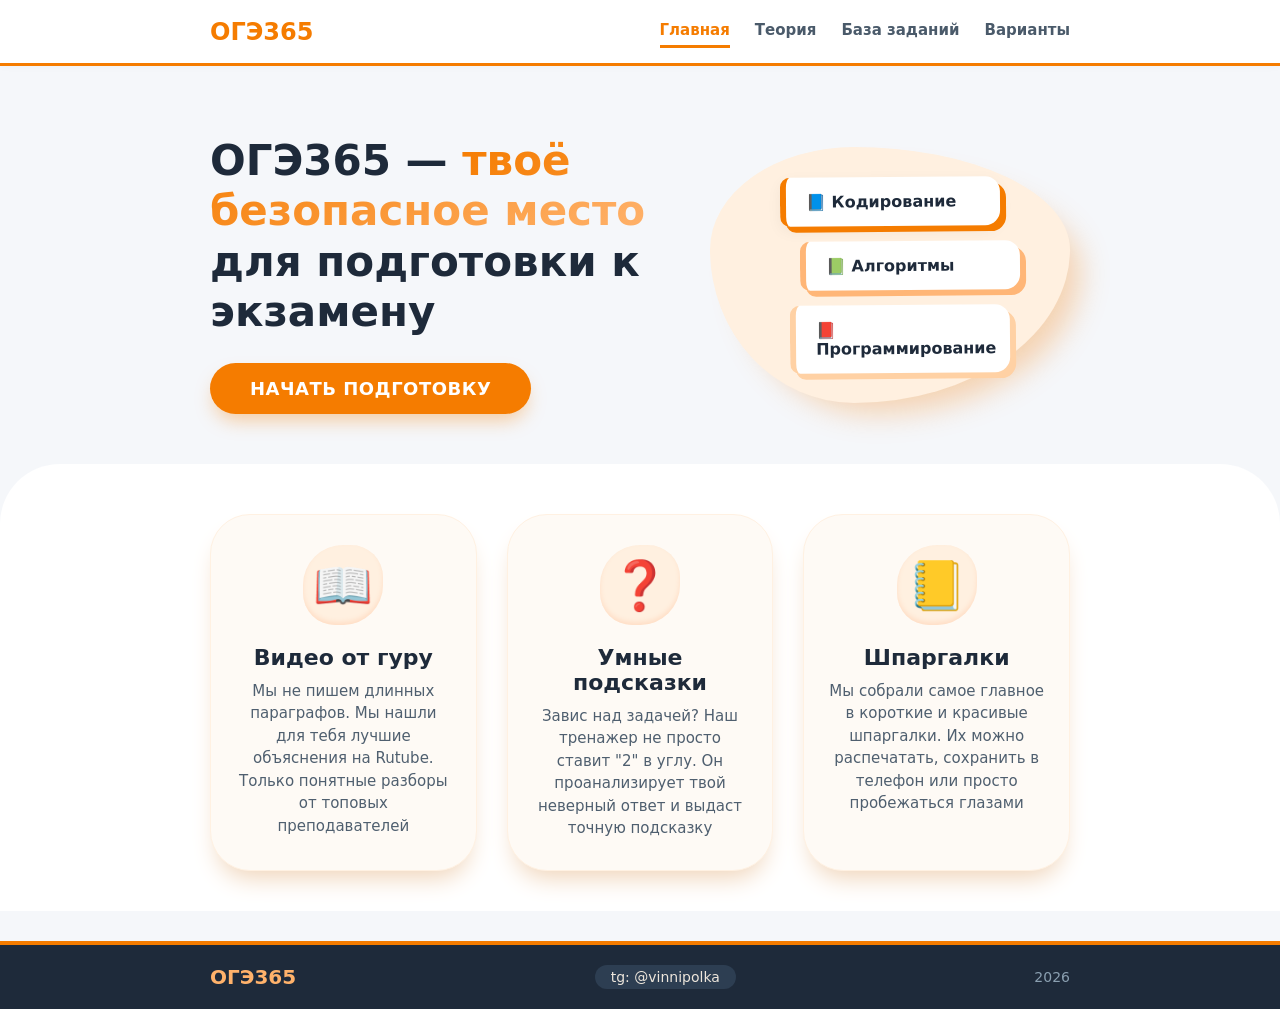
==== index.html @ 9e899d27 "Добавил все страницы сайта" ====
<!DOCTYPE html>
<html lang="ru">
<head>
    <meta charset="UTF-8">
    <meta name="viewport" content="width=device-width, initial-scale=1.0">
    <title>ОГЭ365 - Главная</title>
    <!-- Общий CSS -->
    <link rel="stylesheet" href="css/style.css">
    <style>
        /* Стили */

        /* Герой блок первый экран */
        .hero {
            padding: 40px 0 30px;
        }

            .hero .container {
                display: flex;
                align-items: center;
                justify-content: space-between;
                gap: 40px;
                flex-wrap: wrap;
            }

        .hero-content {
            flex: 1 1 400px;
        }

        .hero-title {
            font-size: 42px;
            font-weight: 800;
            line-height: 1.2;
            color: #1e2a3a;
            margin-bottom: 25px;
        }

            .hero-title span {
                color: #f57c00;
                background: linear-gradient(145deg, #f57c00, #ffb26b);
                -webkit-background-clip: text;
                -webkit-text-fill-color: transparent;
                background-clip: text;
            }

        .btn-primary {
            background-color: #f57c00;
            border: none;
            color: white;
            font-size: 18px;
            font-weight: 700;
            padding: 15px 40px;
            border-radius: 60px;
            cursor: pointer;
            box-shadow: 0 10px 20px -5px rgba(245, 124, 0, 0.4);
            transition: all 0.25s ease;
            letter-spacing: 0.5px;
        }

            .btn-primary:hover {
                background-color: #e06d00;
                box-shadow: 0 15px 25px -5px #f57c00;
                transform: scale(1.02);
            }

        /* Иллю с книгами */
        .hero-image {
            flex: 1 1 300px;
            display: flex;
            justify-content: center;
        }

        .books-illustration {
            width: 100%;
            max-width: 400px;
            background: #fff0e0;
            border-radius: 40% 60% 60% 40% / 40% 40% 60% 60%;
            padding: 30px 20px;
            box-shadow: 20px 20px 30px -10px rgba(245, 124, 0, 0.3);
        }

        .books-stack {
            display: flex;
            flex-direction: column;
            align-items: center;
            gap: 15px;
        }

        .book {
            background: white;
            width: 220px;
            padding: 15px 20px;
            border-radius: 10px 15px 15px 10px;
            box-shadow: 6px 6px 0 #f57c00, 0 5px 15px rgba(0,0,0,0.05);
            font-size: 16px;
            font-weight: 600;
            color: #1e2a3a;
            border-left: 6px solid #f57c00;
            text-align: left;
            transform: rotate(-0.5deg);
        }

            .book:nth-child(2) {
                margin-left: 40px;
                border-left-color: #ffb677;
                box-shadow: 6px 6px 0 #ffb677;
            }

            .book:nth-child(3) {
                margin-left: 20px;
                border-left-color: #ffd1a4;
                box-shadow: 6px 6px 0 #ffd1a4;
            }

        /* Блок с плюсами */
        .features {
            padding: 50px 0 40px;
            background: #ffffff;
            border-radius: 60px 60px 0 0;
            margin-top: 20px;
        }

        .features-grid {
            display: flex;
            gap: 30px;
            justify-content: center;
            flex-wrap: wrap;
        }

        .feature-card {
            background: #fefaf5;
            border-radius: 40px;
            padding: 30px 25px;
            flex: 1 1 250px;
            max-width: 300px;
            text-align: center;
            box-shadow: 0 15px 25px -8px #f0d5ba;
            transition: 0.2s;
            border: 1px solid #fff1e2;
        }

            .feature-card:hover {
                transform: translateY(-5px);
                box-shadow: 0 20px 30px -10px #e6b586;
            }

        .plus-icon {
            font-size: 48px;
            font-weight: 300;
            color: #f57c00;
            background: #fff0e0;
            width: 80px;
            height: 80px;
            line-height: 80px;
            text-align: center;
            border-radius: 50% 40% 50% 40%;
            margin: 0 auto 20px;
            box-shadow: inset 0 -3px 5px #ffdec6;
        }

        .feature-card h3 {
            font-size: 22px;
            font-weight: 700;
            margin-bottom: 10px;
            color: #1e2a3a;
        }

        .feature-card p {
            font-size: 15px;
            color: #4f5f6f;
            line-height: 1.5;
        }

        /* Адаптация для мобильных */
        @media (max-width: 700px) {
            .hero-title {
                font-size: 32px;
            }

            .hero .container {
                flex-direction: column-reverse;
            }

            .books-illustration {
                max-width: 300px;
            }

            .book {
                width: 180px;
                font-size: 14px;
            }
        }
    </style>
</head>
<body>
    <!-- Шапка -->
    <header class="header">
        <div class="container">
            <div class="logo" onclick="window.location.href='index.html'">ОГЭ365</div>
            <div class="nav">
                <button class="nav-btn active" onclick="window.location.href='index.html'">Главная</button>
                <button class="nav-btn" onclick="window.location.href='theory.html'">Теория</button>
                <button class="nav-btn" onclick="window.location.href='tasks.html'">База заданий</button>
                <button class="nav-btn" onclick="window.location.href='variants.html'">Варианты</button>
            </div>
        </div>
    </header>

    <!-- Осн контент -->
    <main class="main-content">
        <!-- Перв блок с книгами -->
        <section class="hero">
            <div class="container">
                <div class="hero-content">
                    <h1 class="hero-title">
                        ОГЭ365 — <span>твоё безопасное место</span> для подготовки к экзамену
                    </h1>
                    <button class="btn-primary" onclick="window.location.href='tasks.html'">НАЧАТЬ ПОДГОТОВКУ</button>
                </div>
                <div class="hero-image">
                    <div class="books-illustration">
                        <div class="books-stack">
                            <div class="book">📘 Кодирование</div>
                            <div class="book">📗 Алгоритмы</div>
                            <div class="book">📕 Программирование</div>
                        </div>
                    </div>
                </div>
            </div>
        </section>

        <!-- ВТорой блок с плюсами -->
        <section class="features">
            <div class="container">
                <div class="features-grid">
                    <!-- Плюс 1: Лучшая теория -->
                    <div class="feature-card">
                        <div class="plus-icon">📖</div>
                        <h3>Видео от гуру</h3>
                        <p>Мы не пишем длинных параграфов. Мы нашли для тебя лучшие объяснения на Rutube. Только понятные разборы от топовых преподавателей</p>
                    </div>
                    <!-- Плюс 2: Решай задания + подсказки -->
                    <div class="feature-card">
                        <div class="plus-icon">❓</div>
                        <h3>Умные подсказки</h3>
                        <p>Завис над задачей? Наш тренажер не просто ставит "2" в углу. Он проанализирует твой неверный ответ и выдаст точную подсказку</p>
                    </div>
                    <!-- Плюс 3: Шпаргалки -->
                    <div class="feature-card">
                        <div class="plus-icon">📒</div>
                        <h3>Шпаргалки</h3>
                        <p>Мы собрали самое главное в короткие и красивые шпаргалки. Их можно распечатать, сохранить в телефон или просто пробежаться глазами</p>
                    </div>
                </div>
            </div>
        </section>
    </main>

    <!-- ===== Подвал ===== -->
    <footer class="footer">
        <div class="container">
            <div class="footer-logo">ОГЭ365</div>
            <div class="footer-email">tg: @vinnipolka</div>
            <div class="footer-year">2026</div>
        </div>
    </footer>
</body>
</html>
---- css/style.css ----
/* ===== ОБЩИЕ СТИЛИ ДЛЯ ВСЕГО САЙТА ===== */
* {
    margin: 0;
    padding: 0;
    box-sizing: border-box;
    font-family: 'Segoe UI', Roboto, system-ui, sans-serif;
}

body {
    background-color: #f5f7fa;
    color: #2d3e50;
    min-height: 100vh;
    display: flex;
    flex-direction: column;
}

.container {
    max-width: 900px;
    margin: 0 auto;
    padding: 0 20px;
}

/* ===== ШАПКА ===== */
.header {
    padding: 15px 0;
    background: white;
    box-shadow: 0 2px 8px rgba(0,0,0,0.02);
    border-bottom: 3px solid #f57c00;
}

    .header .container {
        display: flex;
        justify-content: space-between;
        align-items: center;
    }

.logo {
    font-size: 24px;
    font-weight: 700;
    color: #f57c00;
    cursor: pointer;
}

.nav {
    display: flex;
    gap: 25px;
}

.nav-btn {
    background: none;
    border: none;
    font-size: 15px;
    font-weight: 600;
    color: #4a5a6a;
    cursor: pointer;
    padding: 6px 0;
    border-bottom: 3px solid transparent;
}

    .nav-btn:hover {
        color: #f57c00;
        border-bottom-color: #f57c00;
    }

    .nav-btn.active {
        color: #f57c00;
        border-bottom-color: #f57c00;
    }

/* ===== ПОДВАЛ ===== */
.footer {
    margin-top: auto;
    background: #1e2a3a;
    color: #ede6dc;
    padding: 20px 0;
    border-top: 4px solid #f57c00;
}

    .footer .container {
        display: flex;
        justify-content: space-between;
        align-items: center;
        font-size: 14px;
    }

.footer-logo {
    font-size: 20px;
    font-weight: 700;
    color: #ffb26b;
}

.footer-email {
    background: #2d3e52;
    padding: 4px 16px;
    border-radius: 30px;
}

.footer-year {
    color: #8a9fb0;
}

/* ===== ОСНОВНОЙ КОНТЕНТ ===== */
.main-content {
    flex: 1;
    padding: 30px 0;
}

.page-title {
    font-size: 24px;
    font-weight: 600;
    margin-bottom: 20px;
}

    .page-title span {
        color: #f57c00;
    }
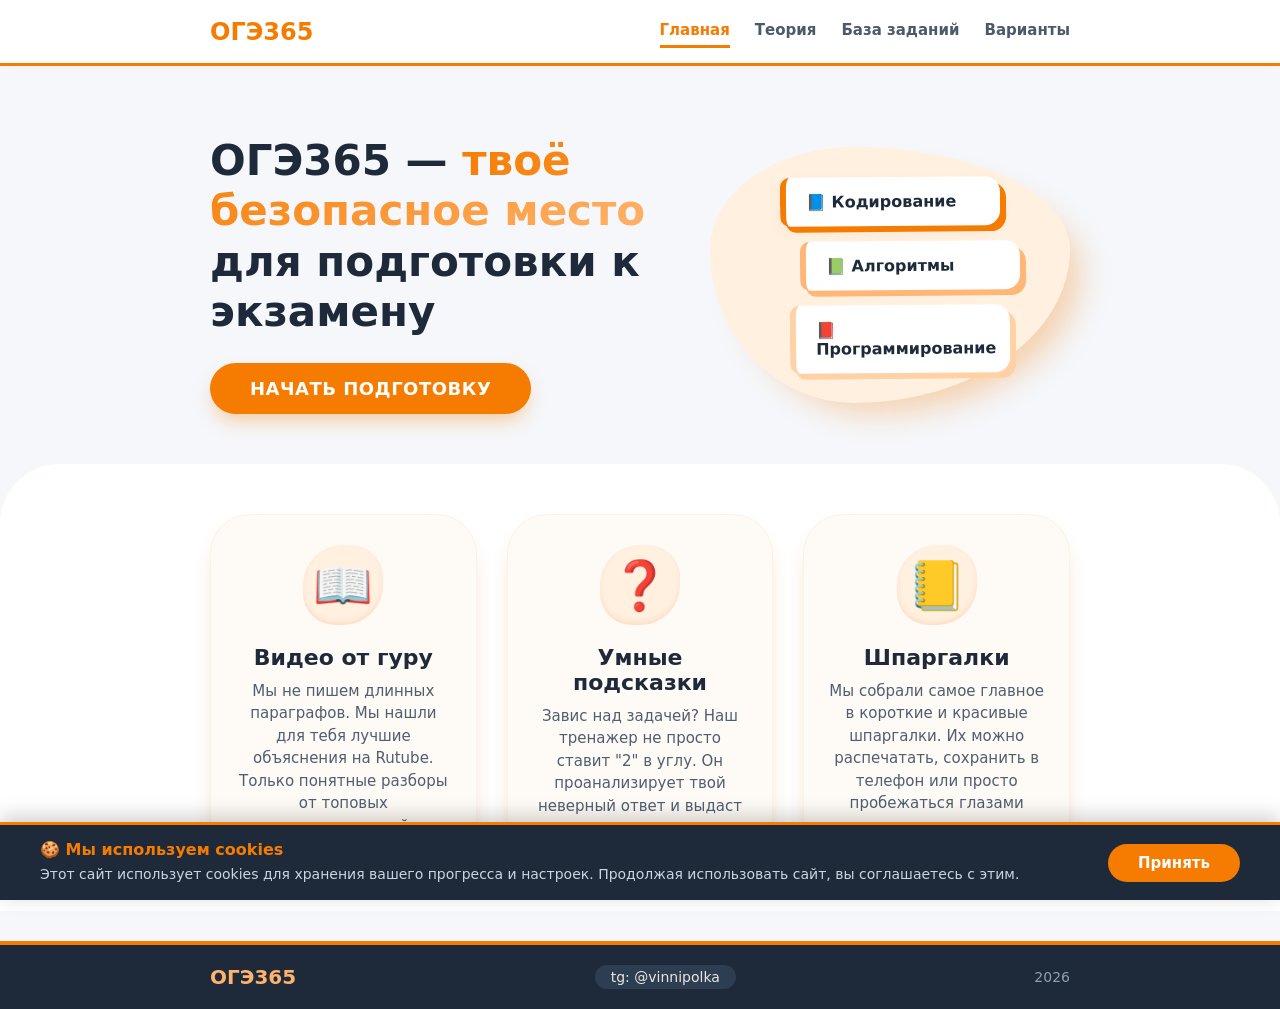
==== commit 3a2ae07a: "Add files via upload" ====
--- a/index.html
+++ b/index.html
@@ -168,6 +168,90 @@
             font-size: 15px;
             color: #4f5f6f;
             line-height: 1.5;
+        }
+
+        /* ===== Уведомление о cookies ===== */
+        .cookie-consent {
+            position: fixed;
+            bottom: 0;
+            left: 0;
+            right: 0;
+            background: #1e2a3a;
+            color: white;
+            padding: 15px 20px;
+            z-index: 9999;
+            box-shadow: 0 -5px 20px rgba(0,0,0,0.2);
+            border-top: 3px solid #f57c00;
+            animation: slideUp 0.3s ease;
+        }
+
+        .cookie-content {
+            max-width: 1200px;
+            margin: 0 auto;
+            display: flex;
+            align-items: center;
+            justify-content: space-between;
+            gap: 20px;
+            flex-wrap: wrap;
+        }
+
+        .cookie-text {
+            flex: 1;
+            min-width: 250px;
+        }
+
+            .cookie-text strong {
+                color: #f57c00;
+                display: block;
+                margin-bottom: 5px;
+                font-size: 16px;
+            }
+
+            .cookie-text p {
+                margin: 0;
+                font-size: 14px;
+                color: #cbd5e1;
+                line-height: 1.5;
+            }
+
+        .cookie-btn {
+            background: #f57c00;
+            color: white;
+            border: none;
+            padding: 10px 30px;
+            border-radius: 40px;
+            font-weight: 600;
+            cursor: pointer;
+            transition: 0.2s;
+            white-space: nowrap;
+            font-size: 15px;
+        }
+
+            .cookie-btn:hover {
+                background: #e06d00;
+                transform: translateY(-2px);
+                box-shadow: 0 5px 15px rgba(245,124,0,0.3);
+            }
+
+        @keyframes slideUp {
+            from {
+                transform: translateY(100%);
+            }
+
+            to {
+                transform: translateY(0);
+            }
+        }
+
+        @media (max-width: 600px) {
+            .cookie-content {
+                flex-direction: column;
+                text-align: center;
+            }
+
+            .cookie-btn {
+                width: 100%;
+            }
         }
 
         /* Адаптация для мобильных */
@@ -263,5 +347,40 @@
             <div class="footer-year">2026</div>
         </div>
     </footer>
+    <script>
+        // ===== Управление согласием на cookies =====
+        document.addEventListener('DOMContentLoaded', function () {
+            const cookieConsent = document.getElementById('cookieConsent');
+            const acceptBtn = document.getElementById('acceptCookies');
+
+            // Проверяем, есть ли согласие в localStorage
+            const cookiesAccepted = localStorage.getItem('cookiesAccepted');
+
+            if (!cookiesAccepted) {
+                // Если согласия нет - показываем уведомление
+                cookieConsent.style.display = 'block';
+            }
+
+            // Обработчик кнопки "Принять"
+            if (acceptBtn) {
+                acceptBtn.addEventListener('click', function () {
+                    // Сохраняем согласие в localStorage
+                    localStorage.setItem('cookiesAccepted', 'true');
+                    // Прячем уведомление
+                    cookieConsent.style.display = 'none';
+                });
+            }
+        });
+    </script>
+    <!-- ===== Уведомление о cookies ===== -->
+    <div id="cookieConsent" class="cookie-consent" style="display: none;">
+        <div class="cookie-content">
+            <div class="cookie-text">
+                <strong>🍪 Мы используем cookies</strong>
+                <p>Этот сайт использует cookies для хранения вашего прогресса и настроек. Продолжая использовать сайт, вы соглашаетесь с этим.</p>
+            </div>
+            <button class="cookie-btn" id="acceptCookies">Принять</button>
+        </div>
+    </div>
 </body>
 </html>
--- a/css/style.css
+++ b/css/style.css
@@ -1,4 +1,4 @@
-/* ===== ОБЩИЕ СТИЛИ ДЛЯ ВСЕГО САЙТА ===== */
+
 * {
     margin: 0;
     padding: 0;
@@ -20,7 +20,7 @@
     padding: 0 20px;
 }
 
-/* ===== ШАПКА ===== */
+
 .header {
     padding: 15px 0;
     background: white;
@@ -67,7 +67,7 @@
         border-bottom-color: #f57c00;
     }
 
-/* ===== ПОДВАЛ ===== */
+
 .footer {
     margin-top: auto;
     background: #1e2a3a;
@@ -99,7 +99,6 @@
     color: #8a9fb0;
 }
 
-/* ===== ОСНОВНОЙ КОНТЕНТ ===== */
 .main-content {
     flex: 1;
     padding: 30px 0;
@@ -114,3 +113,140 @@
     .page-title span {
         color: #f57c00;
     }
+
+@media (max-width: 400px) {
+    .header .container {
+        flex-direction: column; 
+        gap: 10px;
+        padding: 10px 0;
+    }
+
+    .logo {
+        font-size: 22px; 
+    }
+
+    .nav {
+        gap: 15px; 
+        flex-wrap: wrap; 
+        justify-content: center;
+    }
+
+    .nav-btn {
+        font-size: 14px; 
+        padding: 5px 8px;
+        white-space: nowrap; 
+    }
+
+   
+    .hero-title {
+        font-size: 28px; 
+    }
+
+    .books-illustration {
+        max-width: 280px; 
+    }
+
+    .book {
+        width: 180px; 
+        font-size: 13px;
+        padding: 10px 15px;
+    }
+
+  
+    .task-item {
+        padding: 15px;
+    }
+
+    .answer-input-group {
+        flex-direction: column; 
+        gap: 8px;
+    }
+
+    .answer-input {
+        width: 100%;
+    }
+
+    .check-btn {
+        width: 100%;
+    }
+}
+
+
+@media (max-width: 500px) {
+    .nav {
+        gap: 10px;
+    }
+
+    .nav-btn {
+        font-size: 13px;
+        padding: 5px 6px;
+    }
+
+    .page-title {
+        font-size: 20px;
+    }
+
+    .task-number-badge {
+        font-size: 12px;
+        padding: 2px 8px;
+    }
+
+    .task-question {
+        font-size: 14px;
+    }
+}
+
+
+@media (max-width: 600px) {
+    .container {
+        padding: 0 15px; 
+    }
+
+    /* Для карточек заданий */
+    .tasks-grid {
+        grid-template-columns: 1fr; 
+    }
+
+    /* Для вариантов */
+    .variant-answer-block {
+        flex-direction: column;
+        align-items: stretch;
+    }
+
+    .variant-answer-input {
+        width: 100%;
+    }
+
+    .variant-check-btn {
+        width: 100%;
+    }
+
+    /* Для теории */
+    .spoiler-header {
+        padding: 12px;
+        font-size: 14px;
+    }
+
+    .spoiler-number {
+        min-width: 25px;
+        height: 25px;
+        font-size: 12px;
+    }
+}
+
+
+@media (max-width: 380px) {
+    .nav {
+        gap: 5px;
+    }
+
+    .nav-btn {
+        font-size: 12px;
+        padding: 4px 5px;
+    }
+
+    .logo {
+        font-size: 20px;
+    }
+}
+
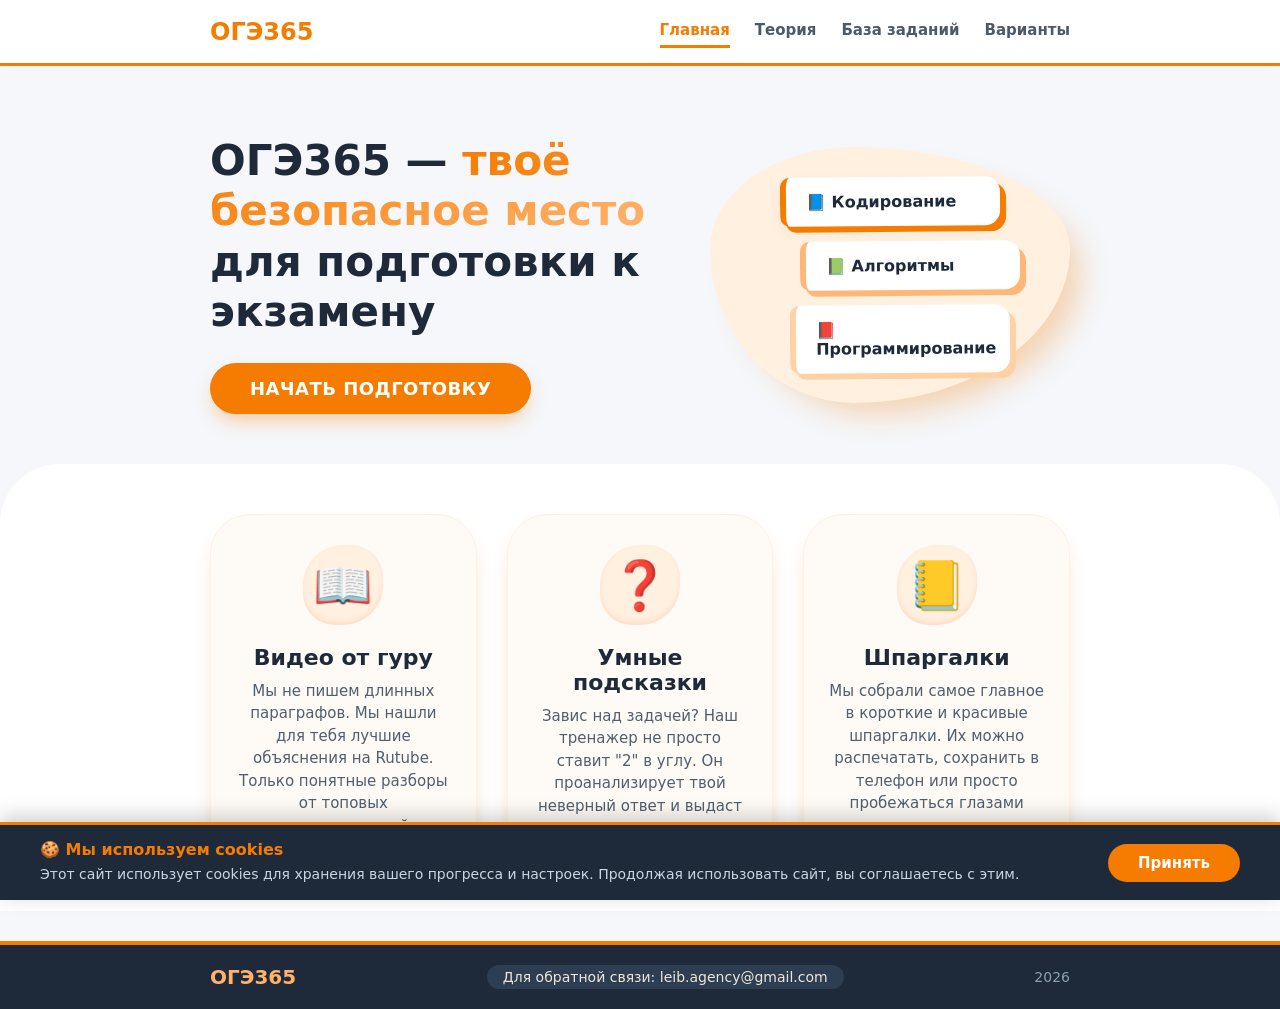
==== commit a8630433: "v2" ====
--- a/index.html
+++ b/index.html
@@ -343,7 +343,7 @@
     <footer class="footer">
         <div class="container">
             <div class="footer-logo">ОГЭ365</div>
-            <div class="footer-email">tg: @vinnipolka</div>
+            <div class="footer-email">Для обратной связи: leib.agency@gmail.com</div>
             <div class="footer-year">2026</div>
         </div>
     </footer>
@@ -353,20 +353,20 @@
             const cookieConsent = document.getElementById('cookieConsent');
             const acceptBtn = document.getElementById('acceptCookies');
 
-            // Проверяем, есть ли согласие в localStorage
+            
             const cookiesAccepted = localStorage.getItem('cookiesAccepted');
 
             if (!cookiesAccepted) {
-                // Если согласия нет - показываем уведомление
+                
                 cookieConsent.style.display = 'block';
             }
 
-            // Обработчик кнопки "Принять"
+            
             if (acceptBtn) {
                 acceptBtn.addEventListener('click', function () {
-                    // Сохраняем согласие в localStorage
+                    
                     localStorage.setItem('cookiesAccepted', 'true');
-                    // Прячем уведомление
+                    
                     cookieConsent.style.display = 'none';
                 });
             }
@@ -383,4 +383,4 @@
         </div>
     </div>
 </body>
-</html>+</html>
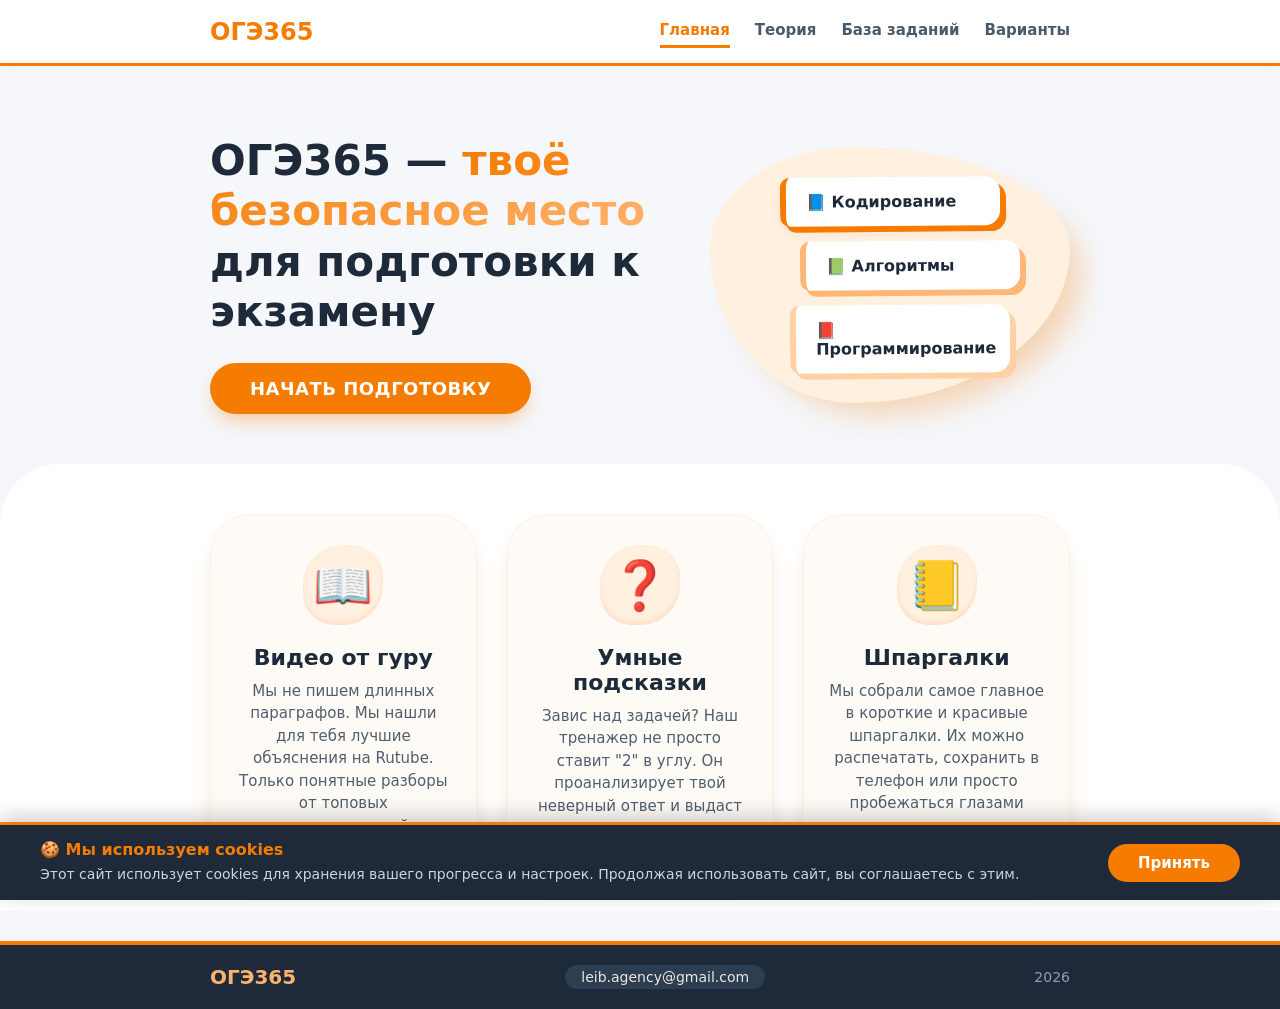
==== commit a0100f7c: "v2.1" ====
--- a/index.html
+++ b/index.html
@@ -4,12 +4,9 @@
     <meta charset="UTF-8">
     <meta name="viewport" content="width=device-width, initial-scale=1.0">
     <title>ОГЭ365 - Главная</title>
-    <!-- Общий CSS -->
     <link rel="stylesheet" href="css/style.css">
     <style>
-        /* Стили */
-
-        /* Герой блок первый экран */
+
         .hero {
             padding: 40px 0 30px;
         }
@@ -62,7 +59,6 @@
                 transform: scale(1.02);
             }
 
-        /* Иллю с книгами */
         .hero-image {
             flex: 1 1 300px;
             display: flex;
@@ -111,7 +107,6 @@
                 box-shadow: 6px 6px 0 #ffd1a4;
             }
 
-        /* Блок с плюсами */
         .features {
             padding: 50px 0 40px;
             background: #ffffff;
@@ -170,7 +165,15 @@
             line-height: 1.5;
         }
 
-        /* ===== Уведомление о cookies ===== */
+        .feature-card {
+            cursor: pointer;
+            transition: transform 0.2s, box-shadow 0.2s;
+        }
+
+            .feature-card:active {
+                transform: scale(0.98);
+            }
+
         .cookie-consent {
             position: fixed;
             bottom: 0;
@@ -254,7 +257,6 @@
             }
         }
 
-        /* Адаптация для мобильных */
         @media (max-width: 700px) {
             .hero-title {
                 font-size: 32px;
@@ -276,7 +278,6 @@
     </style>
 </head>
 <body>
-    <!-- Шапка -->
     <header class="header">
         <div class="container">
             <div class="logo" onclick="window.location.href='index.html'">ОГЭ365</div>
@@ -289,9 +290,7 @@
         </div>
     </header>
 
-    <!-- Осн контент -->
     <main class="main-content">
-        <!-- Перв блок с книгами -->
         <section class="hero">
             <div class="container">
                 <div class="hero-content">
@@ -312,24 +311,20 @@
             </div>
         </section>
 
-        <!-- ВТорой блок с плюсами -->
         <section class="features">
             <div class="container">
                 <div class="features-grid">
-                    <!-- Плюс 1: Лучшая теория -->
-                    <div class="feature-card">
+                    <div class="feature-card" onclick="window.location.href='theory.html'">
                         <div class="plus-icon">📖</div>
                         <h3>Видео от гуру</h3>
                         <p>Мы не пишем длинных параграфов. Мы нашли для тебя лучшие объяснения на Rutube. Только понятные разборы от топовых преподавателей</p>
                     </div>
-                    <!-- Плюс 2: Решай задания + подсказки -->
-                    <div class="feature-card">
+                    <div class="feature-card" onclick="window.location.href='tasks.html'">
                         <div class="plus-icon">❓</div>
                         <h3>Умные подсказки</h3>
                         <p>Завис над задачей? Наш тренажер не просто ставит "2" в углу. Он проанализирует твой неверный ответ и выдаст точную подсказку</p>
                     </div>
-                    <!-- Плюс 3: Шпаргалки -->
-                    <div class="feature-card">
+                    <div class="feature-card" onclick="window.location.href='theory.html'">
                         <div class="plus-icon">📒</div>
                         <h3>Шпаргалки</h3>
                         <p>Мы собрали самое главное в короткие и красивые шпаргалки. Их можно распечатать, сохранить в телефон или просто пробежаться глазами</p>
@@ -339,16 +334,14 @@
         </section>
     </main>
 
-    <!-- ===== Подвал ===== -->
     <footer class="footer">
         <div class="container">
             <div class="footer-logo">ОГЭ365</div>
-            <div class="footer-email">Для обратной связи: leib.agency@gmail.com</div>
+            <div class="footer-email">leib.agency@gmail.com</div>
             <div class="footer-year">2026</div>
         </div>
     </footer>
     <script>
-        // ===== Управление согласием на cookies =====
         document.addEventListener('DOMContentLoaded', function () {
             const cookieConsent = document.getElementById('cookieConsent');
             const acceptBtn = document.getElementById('acceptCookies');
@@ -372,7 +365,6 @@
             }
         });
     </script>
-    <!-- ===== Уведомление о cookies ===== -->
     <div id="cookieConsent" class="cookie-consent" style="display: none;">
         <div class="cookie-content">
             <div class="cookie-text">
--- a/css/style.css
+++ b/css/style.css
@@ -202,12 +202,10 @@
         padding: 0 15px; 
     }
 
-    /* Для карточек заданий */
     .tasks-grid {
         grid-template-columns: 1fr; 
     }
 
-    /* Для вариантов */
     .variant-answer-block {
         flex-direction: column;
         align-items: stretch;
@@ -221,7 +219,6 @@
         width: 100%;
     }
 
-    /* Для теории */
     .spoiler-header {
         padding: 12px;
         font-size: 14px;
@@ -250,3 +247,1238 @@
     }
 }
 
+.variants-header {
+    margin-bottom: 30px;
+}
+
+.variants-description {
+    background: white;
+    border-radius: 16px;
+    padding: 20px;
+    margin-bottom: 30px;
+    border: 1px solid #edf2f7;
+    box-shadow: 0 2px 10px rgba(0,0,0,0.02);
+    color: #475569;
+    line-height: 1.6;
+}
+
+    .variants-description strong {
+        color: #f57c00;
+    }
+
+.timer-container {
+    background: linear-gradient(135deg, #1e2a3a 0%, #2d3e52 100%);
+    border-radius: 60px;
+    padding: 15px 25px;
+    margin-bottom: 25px;
+    display: flex;
+    align-items: center;
+    justify-content: space-between;
+    color: white;
+    box-shadow: 0 10px 20px -5px rgba(0,0,0,0.2);
+    border: 2px solid #f57c00;
+    flex-wrap: wrap;
+    gap: 15px;
+}
+
+.timer-label {
+    display: flex;
+    align-items: center;
+    gap: 10px;
+    font-size: 18px;
+    font-weight: 600;
+}
+
+    .timer-label svg {
+        width: 24px;
+        height: 24px;
+        fill: #f57c00;
+    }
+
+.timer-display {
+    font-family: 'Courier New', monospace;
+    font-size: 32px;
+    font-weight: 700;
+    background: rgba(0,0,0,0.3);
+    padding: 8px 20px;
+    border-radius: 50px;
+    letter-spacing: 3px;
+    color: #f57c00;
+    text-shadow: 0 0 10px rgba(245,124,0,0.3);
+}
+
+.timer-warning {
+    background: #fee2e2;
+    border: 2px solid #ef4444;
+    animation: pulse 1s infinite;
+}
+
+    .timer-warning .timer-display {
+        color: #ef4444;
+    }
+
+.timer-expired {
+    background: #1e2a3a;
+    opacity: 0.7;
+}
+
+    .timer-expired .timer-display {
+        color: #ef4444;
+    }
+
+@keyframes pulse {
+    0% {
+        opacity: 1;
+    }
+
+    50% {
+        opacity: 0.8;
+    }
+
+    100% {
+        opacity: 1;
+    }
+}
+
+.selection-panel {
+    background: white;
+    border-radius: 20px;
+    padding: 25px;
+    border: 1px solid #edf2f7;
+    box-shadow: 0 4px 15px rgba(0,0,0,0.02);
+    margin-bottom: 30px;
+}
+
+.selection-title {
+    font-size: 18px;
+    font-weight: 600;
+    margin-bottom: 15px;
+    color: #1e2a3a;
+}
+
+    .selection-title span {
+        color: #f57c00;
+    }
+
+.tasks-grid-select {
+    display: grid;
+    grid-template-columns: repeat(auto-fill, minmax(280px, 1fr));
+    gap: 15px;
+    margin-bottom: 25px;
+}
+
+.task-counter-item {
+    background: #f8fafc;
+    border: 2px solid #e2e8f0;
+    border-radius: 14px;
+    padding: 15px;
+    display: flex;
+    align-items: center;
+    justify-content: space-between;
+    transition: all 0.2s;
+    flex-wrap: wrap;
+    gap: 10px;
+}
+
+    .task-counter-item:hover {
+        border-color: #f57c00;
+        background: #fff5eb;
+    }
+
+.task-counter-info {
+    display: flex;
+    align-items: center;
+    gap: 12px;
+    flex: 1;
+    min-width: 150px;
+}
+
+.task-counter-number {
+    background: #f57c00;
+    color: white;
+    min-width: 32px;
+    height: 32px;
+    border-radius: 30px;
+    display: flex;
+    align-items: center;
+    justify-content: center;
+    font-weight: 700;
+    font-size: 14px;
+}
+
+.task-counter-label {
+    font-weight: 500;
+    color: #334155;
+    font-size: 14px;
+}
+
+    .task-counter-label strong {
+        display: block;
+        margin-bottom: 2px;
+    }
+
+    .task-counter-label small {
+        font-size: 12px;
+        color: #64748b;
+    }
+
+.task-counter-controls {
+    display: flex;
+    align-items: center;
+    gap: 12px;
+    background: white;
+    padding: 5px;
+    border-radius: 40px;
+    border: 2px solid #e2e8f0;
+}
+
+.counter-btn {
+    width: 36px;
+    height: 36px;
+    border-radius: 50%;
+    border: none;
+    background: #f57c00;
+    color: white;
+    font-size: 20px;
+    font-weight: 700;
+    cursor: pointer;
+    display: flex;
+    align-items: center;
+    justify-content: center;
+    transition: 0.2s;
+}
+
+    .counter-btn:hover:not(:disabled) {
+        background: #e06d00;
+        transform: scale(1.05);
+    }
+
+    .counter-btn:disabled {
+        background: #cbd5e1;
+        cursor: not-allowed;
+        opacity: 0.5;
+    }
+
+.counter-value {
+    font-size: 18px;
+    font-weight: 700;
+    color: #1e2a3a;
+    min-width: 40px;
+    text-align: center;
+}
+
+    .counter-value span {
+        font-size: 12px;
+        font-weight: normal;
+        color: #64748b;
+        margin-left: 2px;
+    }
+
+.loader-spinner {
+    border: 4px solid #f3f3f3;
+    border-top: 4px solid #f57c00;
+    border-radius: 50%;
+    width: 50px;
+    height: 50px;
+    animation: spin 1s linear infinite;
+    margin: 0 auto;
+}
+
+@keyframes spin {
+    0% {
+        transform: rotate(0deg);
+    }
+
+    100% {
+        transform: rotate(360deg);
+    }
+}
+
+
+.task-file {
+    margin: 10px 0;
+}
+
+.file-link {
+    display: inline-flex;
+    align-items: center;
+    gap: 8px;
+    padding: 8px 16px;
+    background: #f57c00;
+    color: white;
+    border-radius: 30px;
+    text-decoration: none;
+    font-weight: 500;
+    font-size: 14px;
+    transition: 0.2s;
+}
+
+    .file-link:hover {
+        background: #e06d00;
+        transform: translateY(-2px);
+        box-shadow: 0 4px 10px rgba(245,124,0,0.3);
+    }
+
+.file-icon {
+    font-size: 16px;
+}
+
+.selection-actions {
+    display: flex;
+    gap: 15px;
+    align-items: center;
+    flex-wrap: wrap;
+    border-top: 1px dashed #e2e8f0;
+    padding-top: 20px;
+    margin-top: 10px;
+}
+
+.selected-count {
+    background: #e2e8f0;
+    padding: 8px 18px;
+    border-radius: 40px;
+    font-size: 14px;
+    font-weight: 600;
+    color: #334155;
+}
+
+    .selected-count span {
+        color: #f57c00;
+        font-size: 18px;
+        margin-right: 5px;
+    }
+
+.action-btn {
+    background: #f57c00;
+    color: white;
+    border: none;
+    padding: 12px 30px;
+    font-size: 16px;
+    font-weight: 600;
+    border-radius: 50px;
+    cursor: pointer;
+    transition: 0.2s;
+    box-shadow: 0 4px 10px rgba(245,124,0,0.2);
+    white-space: nowrap;
+}
+
+    .action-btn:hover:not(:disabled) {
+        background: #e06d00;
+        transform: translateY(-2px);
+        box-shadow: 0 8px 18px rgba(245,124,0,0.3);
+    }
+
+    .action-btn:active:not(:disabled) {
+        transform: translateY(0);
+    }
+
+    .action-btn:disabled {
+        background: #cbd5e1;
+        cursor: not-allowed;
+        box-shadow: none;
+        opacity: 0.7;
+    }
+
+    .action-btn.secondary {
+        background: white;
+        border: 2px solid #f57c00;
+        color: #f57c00;
+        box-shadow: none;
+    }
+
+        .action-btn.secondary:hover:not(:disabled) {
+            background: #fff0e0;
+            transform: translateY(-2px);
+        }
+
+
+.extended-self-check {
+    background: #f8fafc;
+    border-left: 4px solid #f59e0b;
+    padding: 15px;
+    border-radius: 8px;
+    margin-top: 10px;
+    font-size: 14px;
+    color: #475569;
+}
+
+    .extended-self-check strong {
+        color: #f59e0b;
+        display: block;
+        margin-bottom: 8px;
+        font-size: 16px;
+    }
+
+    .extended-self-check p {
+        margin: 0;
+        line-height: 1.6;
+    }
+.variant-result {
+    margin-top: 30px;
+    background: white;
+    border-radius: 24px;
+    padding: 25px;
+    border: 1px solid #edf2f7;
+    box-shadow: 0 10px 25px -5px rgba(0,0,0,0.05);
+}
+
+.variant-header {
+    display: flex;
+    justify-content: space-between;
+    align-items: center;
+    margin-bottom: 20px;
+    padding-bottom: 15px;
+    border-bottom: 2px solid #f57c00;
+    flex-wrap: wrap;
+    gap: 15px;
+}
+
+.variant-title {
+    font-size: 22px;
+    font-weight: 700;
+    color: #1e2a3a;
+    display: flex;
+    align-items: center;
+    gap: 10px;
+    flex-wrap: wrap;
+}
+
+    .variant-title span {
+        color: #f57c00;
+        background: #fff0e0;
+        padding: 4px 12px;
+        border-radius: 30px;
+        font-size: 16px;
+    }
+
+.variant-actions {
+    display: flex;
+    gap: 10px;
+    flex-wrap: wrap;
+}
+
+.icon-btn {
+    background: none;
+    border: 1px solid #e2e8f0;
+    width: 40px;
+    height: 40px;
+    border-radius: 50%;
+    display: flex;
+    align-items: center;
+    justify-content: center;
+    cursor: pointer;
+    transition: 0.2s;
+    font-size: 18px;
+}
+
+    .icon-btn:hover {
+        border-color: #f57c00;
+        color: #f57c00;
+        background: #fff5eb;
+    }
+
+.finish-btn {
+    background: #10b981;
+    color: white;
+    border: none;
+    padding: 10px 25px;
+    border-radius: 40px;
+    font-weight: 600;
+    cursor: pointer;
+    display: flex;
+    align-items: center;
+    gap: 8px;
+    font-size: 15px;
+    transition: 0.2s;
+    white-space: nowrap;
+}
+
+    .finish-btn:hover {
+        background: #059669;
+        transform: translateY(-2px);
+        box-shadow: 0 5px 15px rgba(16,185,129,0.3);
+    }
+
+    .finish-btn:active {
+        transform: translateY(0);
+    }
+
+.variant-tasks-list {
+    display: flex;
+    flex-direction: column;
+    gap: 20px;
+}
+
+.variant-task-card {
+    background: #f8fafc;
+    border-radius: 16px;
+    padding: 20px;
+    border: 1px solid #e9eef3;
+    position: relative;
+    transition: 0.2s;
+}
+
+    .variant-task-card.extended {
+        border-left: 4px solid #f59e0b;
+        background: #fffbeb;
+    }
+
+.variant-task-number {
+    position: absolute;
+    top: -10px;
+    left: 20px;
+    background: #f57c00;
+    color: white;
+    font-weight: 700;
+    padding: 4px 15px;
+    border-radius: 30px;
+    font-size: 14px;
+    box-shadow: 0 4px 8px rgba(245,124,0,0.2);
+}
+
+    .variant-task-number.extended {
+        background: #f59e0b;
+    }
+
+.extended-badge {
+    position: absolute;
+    top: -10px;
+    right: 20px;
+    background: #f59e0b;
+    color: white;
+    font-weight: 700;
+    padding: 4px 15px;
+    border-radius: 30px;
+    font-size: 12px;
+    box-shadow: 0 4px 8px rgba(245,158,11,0.2);
+}
+
+.variant-task-question {
+    margin-top: 10px;
+    margin-bottom: 15px;
+    font-size: 15px;
+    line-height: 1.5;
+    color: #1e2a3a;
+    font-weight: 400;
+}
+
+.variant-task-image {
+    margin-bottom: 15px;
+    text-align: center;
+    background: white;
+    padding: 10px;
+    border-radius: 8px;
+}
+
+    .variant-task-image img {
+        max-width: 100%;
+        max-height: 150px;
+        object-fit: contain;
+    }
+
+.task-table-container {
+    margin: 15px 0;
+    overflow-x: auto;
+    overflow-y: visible;
+    max-width: 100%;
+    -webkit-overflow-scrolling: touch;
+}
+
+.task-table {
+    width: 100%;
+    border-collapse: collapse;
+    background: white;
+    border: 2px solid #e2e8f0;
+    border-radius: 12px;
+    overflow: hidden;
+}
+
+    .task-table th,
+    .task-table td {
+        padding: 10px 8px;
+        border: 1px solid #e2e8f0;
+        font-size: 14px;
+        text-align: center;
+        vertical-align: middle;
+        white-space: nowrap; 
+    }
+
+    .task-table th {
+        background: #f57c00;
+        color: white;
+        font-weight: 600;
+    }
+
+    .task-table td {
+        background: white;
+        color: #1e2a3a;
+    }
+
+    .task-table[data-type="alphabet"] th,
+    .task-table[data-type="alphabet"] td {
+        min-width: 35px; 
+        max-width: 35px;
+        padding: 8px 2px;
+    }
+
+    .task-table[data-type="code"] td:first-child {
+        background: #f8fafc;
+        font-weight: 600;
+        white-space: nowrap;
+        width: 120px;
+        min-width: 120px;
+        max-width: 120px;
+        text-align: center;
+        vertical-align: middle;
+    }
+
+    .task-table[data-type="code"] td:last-child {
+        background: white;
+        font-family: 'Courier New', monospace;
+        white-space: pre-wrap;
+        word-break: break-word;
+        text-align: left;
+        vertical-align: top;
+        min-width: 400px;
+    }
+
+@media (max-width: 600px) {
+    .task-table th,
+    .task-table td {
+        padding: 6px 4px;
+        font-size: 12px;
+    }
+
+    .task-table[data-type="alphabet"] th,
+    .task-table[data-type="alphabet"] td {
+        min-width: 28px;
+        max-width: 28px;
+        padding: 6px 1px;
+        font-size: 11px;
+    }
+
+    .task-table[data-type="code"] td:first-child {
+        width: 100px;
+        min-width: 100px;
+        max-width: 100px;
+    }
+
+    .task-table[data-type="code"] td:last-child {
+        min-width: 250px;
+    }
+}
+
+.variant-answer-block {
+    display: flex;
+    gap: 10px;
+    align-items: center;
+    flex-wrap: wrap;
+    margin-bottom: 10px;
+}
+
+.variant-answer-input {
+    flex: 1;
+    min-width: 200px;
+    padding: 10px 14px;
+    font-size: 14px;
+    border: 2px solid #e2e8f0;
+    border-radius: 8px;
+    transition: 0.2s;
+}
+
+    .variant-answer-input:focus {
+        outline: none;
+        border-color: #f57c00;
+    }
+
+.variant-check-btn {
+    background: white;
+    border: 2px solid #f57c00;
+    color: #f57c00;
+    padding: 8px 20px;
+    font-size: 14px;
+    font-weight: 600;
+    border-radius: 30px;
+    cursor: pointer;
+    transition: 0.2s;
+    white-space: nowrap;
+}
+
+    .variant-check-btn:hover {
+        background: #f57c00;
+        color: white;
+    }
+
+.variant-result-badge {
+    font-size: 20px;
+    min-width: 30px;
+    text-align: center;
+}
+
+.extended-answer-block {
+    background: white;
+    border-radius: 12px;
+    padding: 15px;
+    border: 1px dashed #f59e0b;
+    margin-bottom: 10px;
+}
+
+.extended-note {
+    color: #f59e0b;
+    font-weight: 600;
+    margin-bottom: 10px;
+    font-size: 14px;
+    display: flex;
+    align-items: center;
+    gap: 5px;
+}
+
+.extended-info {
+    font-size: 14px;
+    color: #64748b;
+    margin-top: 10px;
+    padding-top: 10px;
+    border-top: 1px dashed #e2e8f0;
+}
+
+    .extended-info strong {
+        color: #f59e0b;
+    }
+
+.variant-hints-container {
+    margin-top: 10px;
+}
+
+.variant-spoiler-item {
+    border: 1px solid #e2e8f0;
+    border-radius: 8px;
+    margin-bottom: 8px;
+    overflow: hidden;
+    display: none;
+}
+
+    .variant-spoiler-item.visible {
+        display: block;
+    }
+
+.variant-spoiler-header {
+    background: white;
+    padding: 10px 15px;
+    cursor: pointer;
+    display: flex;
+    align-items: center;
+    gap: 8px;
+    font-weight: 500;
+    font-size: 13px;
+    color: #2d3e50;
+    transition: 0.2s;
+}
+
+    .variant-spoiler-header:hover {
+        background: #f1f5f9;
+    }
+
+    .variant-spoiler-header .spoiler-icon {
+        font-size: 12px;
+        color: #f57c00;
+        transition: transform 0.2s;
+    }
+
+    .variant-spoiler-header.open .spoiler-icon {
+        transform: rotate(90deg);
+    }
+
+.variant-spoiler-content {
+    max-height: 0;
+    overflow: hidden;
+    transition: max-height 0.3s ease-out;
+    background: #f8fafc;
+    border-top: 1px solid transparent;
+}
+
+    .variant-spoiler-content.open {
+        max-height: 200px;
+        border-top-color: #e2e8f0;
+    }
+
+.variant-spoiler-inner {
+    padding: 15px;
+    font-size: 13px;
+    color: #475569;
+}
+
+.choice-group {
+    display: flex;
+    flex-direction: column;
+    gap: 8px;
+    margin-bottom: 10px;
+    width: 100%;
+}
+
+.choice-item {
+    display: flex;
+    align-items: center;
+    gap: 10px;
+    padding: 10px 14px;
+    background: white;
+    border: 2px solid #e2e8f0;
+    border-radius: 8px;
+    cursor: pointer;
+    transition: 0.2s;
+    font-size: 14px;
+}
+
+    .choice-item:hover {
+        border-color: #f57c00;
+        background: #fff5eb;
+    }
+
+    .choice-item.selected {
+        border-color: #f57c00;
+        background: #fff0e0;
+        box-shadow: 0 4px 10px rgba(245,124,0,0.1);
+    }
+
+    .choice-item input[type="radio"] {
+        width: 18px;
+        height: 18px;
+        accent-color: #f57c00;
+        cursor: pointer;
+    }
+
+.modal-overlay {
+    position: fixed;
+    top: 0;
+    left: 0;
+    right: 0;
+    bottom: 0;
+    background: rgba(0,0,0,0.5);
+    display: flex;
+    align-items: center;
+    justify-content: center;
+    z-index: 1000;
+    backdrop-filter: blur(5px);
+    padding: 15px;
+}
+
+.modal-content {
+    background: white;
+    border-radius: 30px;
+    padding: 30px;
+    max-width: 400px;
+    width: 100%;
+    text-align: center;
+    box-shadow: 0 25px 50px -12px rgba(0,0,0,0.25);
+    border: 3px solid #f57c00;
+}
+
+.modal-icon {
+    font-size: 56px;
+    margin-bottom: 20px;
+}
+
+.modal-title {
+    font-size: 26px;
+    font-weight: 700;
+    color: #1e2a3a;
+    margin-bottom: 15px;
+}
+
+.modal-text {
+    color: #64748b;
+    margin-bottom: 25px;
+    line-height: 1.6;
+}
+
+.modal-btn {
+    background: #f57c00;
+    color: white;
+    border: none;
+    padding: 14px 30px;
+    font-size: 16px;
+    font-weight: 600;
+    border-radius: 50px;
+    cursor: pointer;
+    transition: 0.2s;
+}
+
+    .modal-btn:hover {
+        background: #e06d00;
+    }
+
+.empty-variant {
+    text-align: center;
+    padding: 40px;
+    color: #94a3b8;
+    font-size: 16px;
+    background: #f8fafc;
+    border-radius: 20px;
+    border: 1px dashed #cbd5e1;
+}
+
+.stats-modal {
+    position: fixed;
+    top: 0;
+    left: 0;
+    right: 0;
+    bottom: 0;
+    background: rgba(0,0,0,0.5);
+    display: flex;
+    align-items: center;
+    justify-content: center;
+    z-index: 1000;
+    backdrop-filter: blur(5px);
+    padding: 15px;
+}
+
+.stats-content {
+    background: white;
+    border-radius: 30px;
+    padding: 40px;
+    max-width: 550px;
+    width: 90%;
+    max-height: 80vh;
+    overflow-y: auto;
+    box-shadow: 0 25px 50px -12px rgba(0,0,0,0.25);
+    border: 3px solid #f57c00;
+}
+
+.stats-title {
+    font-size: 28px;
+    font-weight: 700;
+    color: #1e2a3a;
+    margin-bottom: 10px;
+}
+
+.stats-subtitle {
+    color: #64748b;
+    margin-bottom: 25px;
+    padding-bottom: 15px;
+    border-bottom: 1px solid #e2e8f0;
+}
+
+.stats-score {
+    background: linear-gradient(135deg, #f57c00, #f59e0b);
+    color: white;
+    padding: 25px;
+    border-radius: 20px;
+    text-align: center;
+    margin-bottom: 25px;
+}
+
+.stats-score-number {
+    font-size: 48px;
+    font-weight: 800;
+    line-height: 1;
+}
+
+.stats-score-label {
+    font-size: 16px;
+    opacity: 0.9;
+    margin-top: 5px;
+}
+
+.stats-score-note {
+    font-size: 14px;
+    opacity: 0.8;
+    margin-top: 10px;
+    background: rgba(255,255,255,0.2);
+    padding: 8px;
+    border-radius: 30px;
+}
+
+.stats-detail {
+    margin-bottom: 20px;
+}
+
+.stats-detail-title {
+    font-weight: 600;
+    color: #1e2a3a;
+    margin-bottom: 10px;
+}
+
+.stats-task-list {
+    list-style: none;
+    padding: 0;
+}
+
+.stats-task-item {
+    display: flex;
+    justify-content: space-between;
+    padding: 12px 0;
+    border-bottom: 1px solid #f1f5f9;
+}
+
+.stats-task-number {
+    font-weight: 600;
+}
+
+    .stats-task-number small {
+        font-weight: normal;
+        color: #94a3b8;
+        font-size: 12px;
+        margin-left: 5px;
+    }
+
+.stats-task-result {
+    font-weight: 600;
+}
+
+    .stats-task-result.correct {
+        color: #10b981;
+    }
+
+    .stats-task-result.incorrect {
+        color: #ef4444;
+    }
+
+    .stats-task-result.pending {
+        color: #94a3b8;
+    }
+
+.stats-extended-section {
+    background: #fffbeb;
+    border-radius: 16px;
+    padding: 20px;
+    margin: 20px 0;
+}
+
+.stats-extended-title {
+    font-weight: 700;
+    color: #f59e0b;
+    margin-bottom: 15px;
+    font-size: 16px;
+}
+
+.stats-extended-item {
+    display: flex;
+    flex-direction: column;
+    gap: 5px;
+    padding: 12px;
+    background: white;
+    border-radius: 12px;
+    margin-bottom: 10px;
+}
+
+.stats-extended-header {
+    display: flex;
+    justify-content: space-between;
+    font-weight: 600;
+}
+
+.stats-extended-answer {
+    background: #f1f5f9;
+    padding: 10px;
+    border-radius: 8px;
+    font-size: 14px;
+    color: #334155;
+    word-break: break-word;
+}
+
+.stats-extended-note {
+    background: #f1f5f9;
+    padding: 12px;
+    border-radius: 12px;
+    font-size: 14px;
+    color: #64748b;
+    text-align: center;
+    margin-top: 15px;
+}
+
+.stats-buttons {
+    display: flex;
+    gap: 15px;
+    margin-top: 25px;
+}
+
+.stats-btn {
+    flex: 1;
+    padding: 15px;
+    border: none;
+    border-radius: 50px;
+    font-weight: 600;
+    cursor: pointer;
+    transition: 0.2s;
+}
+
+    .stats-btn.primary {
+        background: #f57c00;
+        color: white;
+    }
+
+        .stats-btn.primary:hover {
+            background: #e06d00;
+        }
+
+    .stats-btn.secondary {
+        background: white;
+        border: 2px solid #f57c00;
+        color: #f57c00;
+    }
+
+        .stats-btn.secondary:hover {
+            background: #fff0e0;
+        }
+
+.variant-task-subnumber {
+    color: #3b82f6;
+    font-weight: 600;
+    margin-left: 10px;
+    font-size: 14px;
+    background: #eff6ff;
+    padding: 2px 8px;
+    border-radius: 20px;
+    display: inline-block;
+}
+
+.cookie-consent {
+    position: fixed;
+    bottom: 0;
+    left: 0;
+    right: 0;
+    background: #1e2a3a;
+    color: white;
+    padding: 15px 20px;
+    z-index: 9999;
+    box-shadow: 0 -5px 20px rgba(0,0,0,0.2);
+    border-top: 3px solid #f57c00;
+    animation: slideUp 0.3s ease;
+}
+
+.cookie-content {
+    max-width: 1200px;
+    margin: 0 auto;
+    display: flex;
+    align-items: center;
+    justify-content: space-between;
+    gap: 20px;
+    flex-wrap: wrap;
+}
+
+.cookie-text {
+    flex: 1;
+    min-width: 250px;
+}
+
+    .cookie-text strong {
+        color: #f57c00;
+        display: block;
+        margin-bottom: 5px;
+        font-size: 16px;
+    }
+
+    .cookie-text p {
+        margin: 0;
+        font-size: 14px;
+        color: #cbd5e1;
+        line-height: 1.5;
+    }
+
+.cookie-btn {
+    background: #f57c00;
+    color: white;
+    border: none;
+    padding: 10px 30px;
+    border-radius: 40px;
+    font-weight: 600;
+    cursor: pointer;
+    transition: 0.2s;
+    white-space: nowrap;
+    font-size: 15px;
+}
+
+    .cookie-btn:hover {
+        background: #e06d00;
+        transform: translateY(-2px);
+        box-shadow: 0 5px 15px rgba(245,124,0,0.3);
+    }
+
+@keyframes slideUp {
+    from {
+        transform: translateY(100%);
+    }
+
+    to {
+        transform: translateY(0);
+    }
+}
+
+@media (max-width: 600px) {
+    .cookie-content {
+        flex-direction: column;
+        text-align: center;
+    }
+
+    .cookie-btn {
+        width: 100%;
+    }
+}
+
+@media (max-width: 600px) {
+    .timer-container {
+        flex-direction: column;
+        text-align: center;
+        padding: 15px;
+    }
+
+    .timer-label {
+        justify-content: center;
+    }
+
+    .timer-display {
+        font-size: 24px;
+        letter-spacing: 2px;
+    }
+
+    .variant-answer-block {
+        flex-direction: column;
+    }
+
+    .variant-answer-input,
+    .variant-check-btn {
+        width: 100%;
+    }
+
+    .tasks-grid-select {
+        grid-template-columns: 1fr;
+    }
+
+    .task-counter-item {
+        flex-direction: column;
+        align-items: flex-start;
+    }
+
+    .task-counter-controls {
+        width: 100%;
+        justify-content: center;
+    }
+
+    .selection-actions {
+        justify-content: center;
+    }
+
+    .action-btn {
+        width: 100%;
+        text-align: center;
+    }
+
+    .stats-buttons {
+        flex-direction: column;
+    }
+}
+
+@media (max-width: 400px) {
+    .timer-display {
+        font-size: 20px;
+        letter-spacing: 1px;
+    }
+
+    .variant-title {
+        font-size: 18px;
+    }
+
+    .finish-btn {
+        width: 100%;
+        justify-content: center;
+    }
+}
